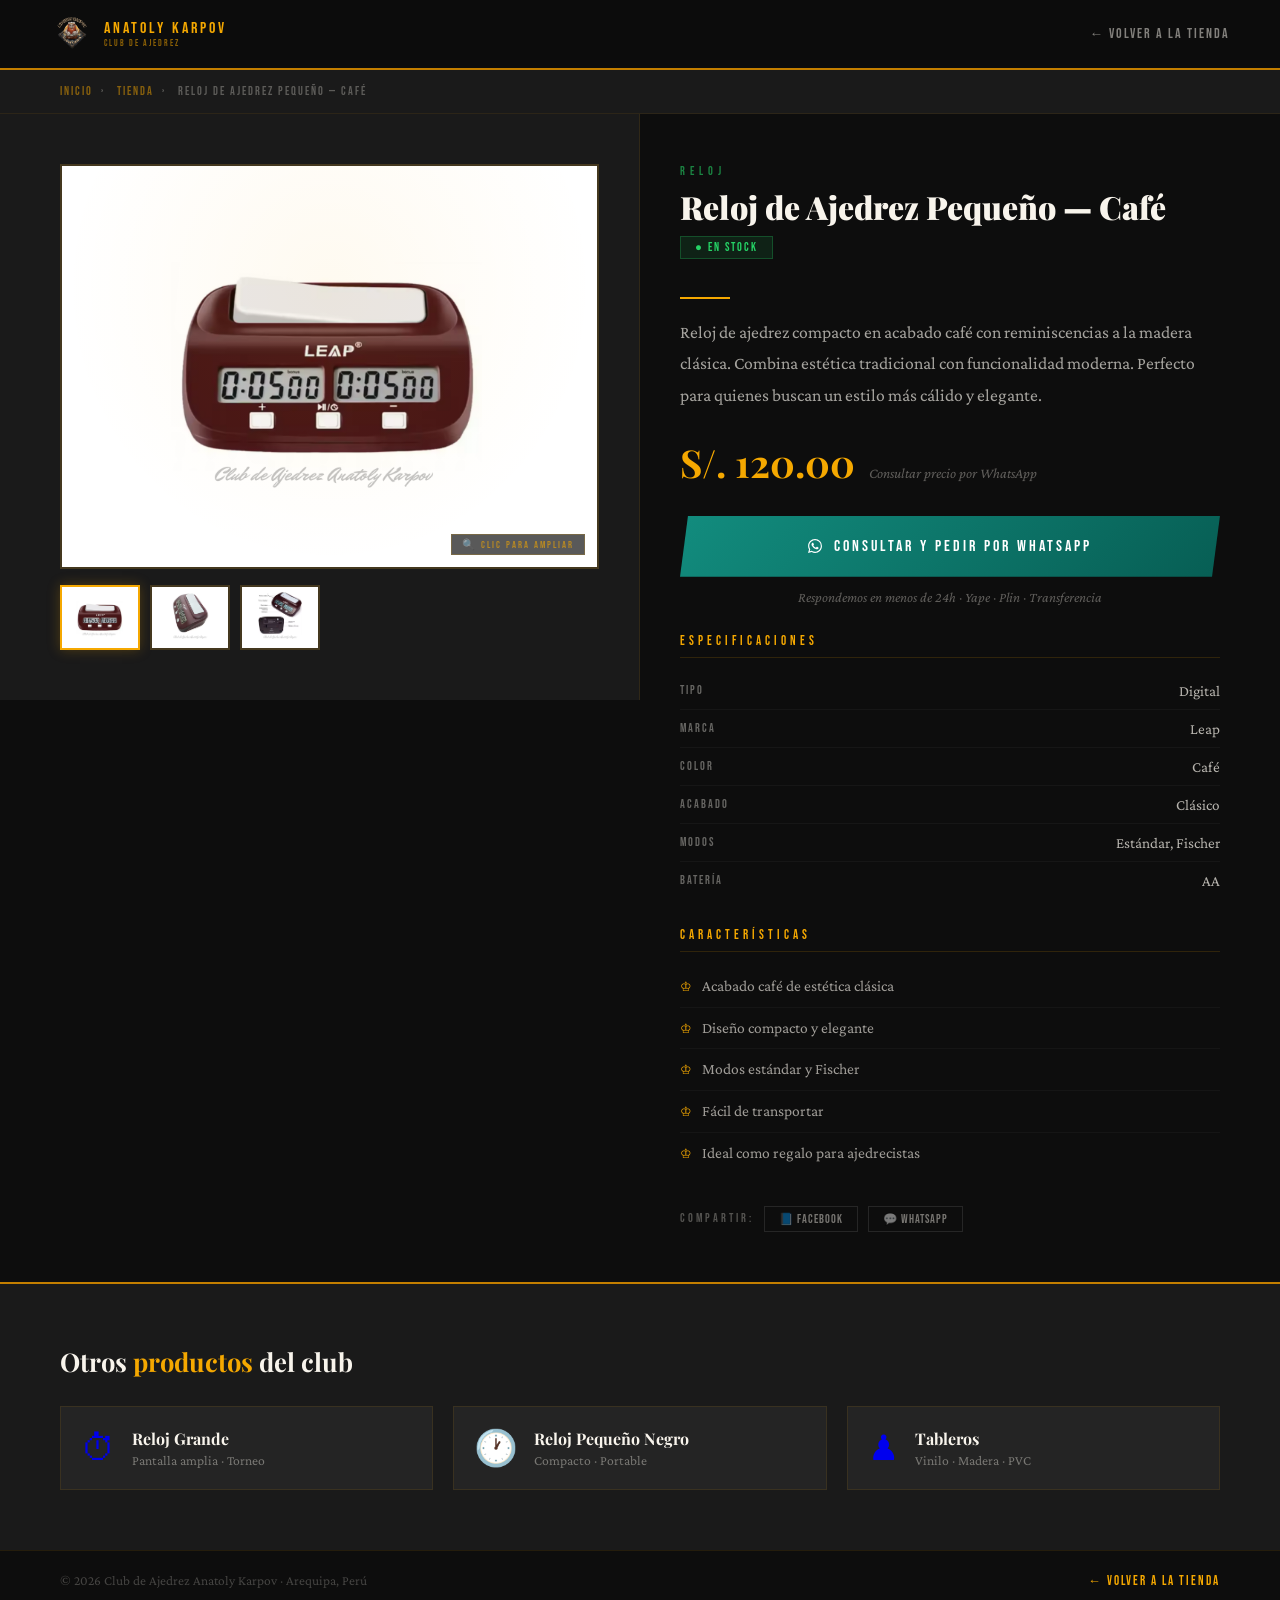
==== paginas/reloj-cafe.html @ 9e9d5c43 "feat: subpaginas" ====
<!doctype html>
<html lang="es">
<head>
  <meta charset="UTF-8"/>
  <meta name="viewport" content="width=device-width, initial-scale=1.0"/>
  <title>Reloj de Ajedrez Pequeño — Café — Club Karpov</title>
  <link href="https://fonts.googleapis.com/css2?family=Playfair+Display:wght@700;900&family=Bebas+Neue&family=Crimson+Pro:ital,wght@0,400;0,600;1,400&display=swap" rel="stylesheet"/>
  <style>
    :root{
      --gold:#f5a800;--gold-light:#ffd060;--gold-dark:#c47f00;
      --black:#0d0d0d;--dark:#1a1a1a;--dark2:#242424;
      --white:#f8f4ec;--whatsapp:#25D366;--wa-dark:#128C7E;--wa-darker:#075E54;
    }
    *{margin:0;padding:0;box-sizing:border-box;}
    html{scroll-behavior:smooth;}
    body{background:var(--black);color:var(--white);font-family:"Crimson Pro",Georgia,serif;min-height:100vh;}

    /* NAV */
    nav{
      position:sticky;top:0;z-index:100;
      display:flex;align-items:center;justify-content:space-between;
      padding:12px 50px;
      background:rgba(13,13,13,0.98);
      border-bottom:2px solid var(--gold-dark);
      backdrop-filter:blur(10px);
    }
    .nav-logo{display:flex;align-items:center;gap:10px;text-decoration:none;}
    .nav-logo img{height:44px;width:44px;object-fit:contain;}
    .nav-logo-text{font-family:"Bebas Neue",sans-serif;font-size:1rem;letter-spacing:3px;color:var(--gold);line-height:1.2;}
    .nav-logo-text small{display:block;font-size:0.58rem;letter-spacing:2px;color:rgba(245,168,0,0.55);}
    .nav-back{font-family:"Bebas Neue",sans-serif;letter-spacing:2px;font-size:0.85rem;color:rgba(248,244,236,0.5);text-decoration:none;display:flex;align-items:center;gap:7px;transition:color 0.3s;}
    .nav-back:hover{color:var(--gold);}

    /* BREADCRUMB */
    .breadcrumb{
      padding:14px 60px;
      font-family:"Bebas Neue",sans-serif;letter-spacing:2px;font-size:0.75rem;
      color:rgba(248,244,236,0.3);
      background:var(--dark);
      border-bottom:1px solid rgba(245,168,0,0.08);
    }
    .breadcrumb a{color:rgba(245,168,0,0.5);text-decoration:none;transition:color 0.2s;}
    .breadcrumb a:hover{color:var(--gold);}
    .breadcrumb span{margin:0 8px;}

    /* PRODUCT LAYOUT */
    .product-page{
      display:grid;grid-template-columns:1fr 1fr;
      gap:0;min-height:calc(100vh - 120px);
    }

    /* ── GALLERY COL ── */
    .gallery-col{
      padding:50px 40px 50px 60px;
      background:var(--dark);
      border-right:1px solid rgba(245,168,0,0.1);
      position:sticky;top:73px;align-self:start;
    }

    .main-img-wrap{
      position:relative;overflow:hidden;
      background:var(--dark2);
      border:2px solid rgba(245,168,0,0.15);
      margin-bottom:16px;
      cursor:zoom-in;
    }
    .main-img-wrap::before{
      content:"";position:absolute;inset:0;
      background:radial-gradient(ellipse at 50% 30%,rgba(245,168,0,0.06),transparent 70%);
      pointer-events:none;z-index:1;
    }
    .main-img{
      width:100%;aspect-ratio:4/3;object-fit:cover;display:block;
      transition:transform 0.5s ease;
    }
    .main-img-wrap:hover .main-img{transform:scale(1.04);}

    /* Zoom overlay */
    .zoom-hint{
      position:absolute;bottom:12px;right:12px;z-index:2;
      font-family:"Bebas Neue",sans-serif;letter-spacing:2px;font-size:0.65rem;
      background:rgba(0,0,0,0.65);color:rgba(245,168,0,0.6);
      padding:3px 10px;border:1px solid rgba(245,168,0,0.2);
      pointer-events:none;
    }

    /* Photo placeholder note */
    .photo-note{
      position:absolute;top:12px;left:12px;z-index:2;
      font-family:"Bebas Neue",sans-serif;letter-spacing:2px;font-size:0.62rem;
      background:rgba(245,168,0,0.1);color:rgba(245,168,0,0.5);
      padding:3px 10px;border:1px dashed rgba(245,168,0,0.25);
    }

    /* Thumbnails */
    .thumbs{display:flex;gap:10px;flex-wrap:wrap;}
    .thumb-btn{
      width:80px;height:65px;overflow:hidden;
      border:2px solid rgba(245,168,0,0.15);
      cursor:pointer;transition:all 0.25s;flex-shrink:0;
      background:var(--dark2);
    }
    .thumb-btn:hover{border-color:rgba(245,168,0,0.5);}
    .thumb-btn.active{border-color:var(--gold);box-shadow:0 0 12px rgba(245,168,0,0.25);}
    .thumb-btn img{width:100%;height:100%;object-fit:cover;display:block;}

    /* ── INFO COL ── */
    .info-col{padding:50px 60px 50px 40px;}

    .product-cat{font-family:"Bebas Neue",sans-serif;letter-spacing:5px;font-size:0.78rem;color:rgba(37,211,102,0.6);margin-bottom:10px;}
    .product-name{font-family:"Playfair Display",serif;font-size:clamp(1.8rem,2.5vw,2.6rem);font-weight:900;line-height:1.15;color:var(--white);margin-bottom:10px;}
    .product-badge-inline{
      display:inline-block;
      font-family:"Bebas Neue",sans-serif;letter-spacing:2px;font-size:0.72rem;
      padding:4px 14px;margin-bottom:20px;
    }
    .badge-stock{background:rgba(37,211,102,0.1);color:var(--whatsapp);border:1px solid rgba(37,211,102,0.25);}
    .badge-new{background:var(--gold);color:var(--black);}
    .badge-limited{background:rgba(245,168,0,0.12);color:var(--gold);border:1px solid rgba(245,168,0,0.25);}

    .product-divider{width:50px;height:2px;background:var(--gold);margin:18px 0;}
    .product-short{font-size:1.1rem;line-height:1.8;color:rgba(248,244,236,0.65);margin-bottom:24px;}
    .product-price-row{display:flex;align-items:baseline;gap:14px;margin-bottom:28px;}
    .big-price{font-family:"Playfair Display",serif;font-size:2.4rem;color:var(--gold);font-weight:700;}
    .price-note{font-size:0.9rem;color:rgba(248,244,236,0.35);font-style:italic;}

    /* WA button big */
    .wa-big-btn{
      display:flex;align-items:center;justify-content:center;gap:12px;
      font-family:"Bebas Neue",sans-serif;letter-spacing:3px;font-size:1rem;
      padding:18px 32px;
      background:linear-gradient(135deg,var(--wa-dark),var(--wa-darker));
      color:#fff;text-decoration:none;
      clip-path:polygon(8px 0%,100% 0%,calc(100% - 8px) 100%,0% 100%);
      transition:all 0.3s;
      margin-bottom:12px;
    }
    .wa-big-btn:hover{background:linear-gradient(135deg,var(--whatsapp),var(--wa-dark));transform:translateY(-2px);box-shadow:0 8px 28px rgba(37,211,102,0.35);}
    .wa-icon-big{font-size:1.3rem;}
    .wa-note{font-size:0.88rem;color:rgba(248,244,236,0.35);text-align:center;font-style:italic;margin-bottom:28px;}

    /* Specs */
    .section-header{font-family:"Bebas Neue",sans-serif;letter-spacing:4px;font-size:0.82rem;color:var(--gold);margin-bottom:14px;padding-bottom:8px;border-bottom:1px solid rgba(245,168,0,0.15);}
    .specs-table{margin-bottom:28px;}
    .spec-row{display:flex;justify-content:space-between;align-items:center;padding:10px 0;border-bottom:1px solid rgba(255,255,255,0.04);}
    .spec-row:last-child{border:none;}
    .spec-k{font-family:"Bebas Neue",sans-serif;letter-spacing:2px;font-size:0.78rem;color:rgba(248,244,236,0.38);}
    .spec-v{font-size:0.95rem;color:rgba(248,244,236,0.72);text-align:right;}

    /* Features */
    .features-list{list-style:none;margin-bottom:32px;}
    .features-list li{display:flex;align-items:flex-start;gap:10px;padding:8px 0;font-size:0.97rem;line-height:1.6;color:rgba(248,244,236,0.62);border-bottom:1px solid rgba(255,255,255,0.03);}
    .features-list li:last-child{border:none;}
    .feat-dot{color:var(--gold);font-size:0.8rem;margin-top:3px;flex-shrink:0;}

    /* Share row */
    .share-row{display:flex;gap:10px;align-items:center;margin-top:10px;flex-wrap:wrap;}
    .share-label{font-family:"Bebas Neue",sans-serif;letter-spacing:3px;font-size:0.72rem;color:rgba(248,244,236,0.3);}
    .share-btn{
      font-family:"Bebas Neue",sans-serif;letter-spacing:1px;font-size:0.72rem;
      padding:5px 14px;border:1px solid rgba(255,255,255,0.1);background:transparent;
      color:rgba(248,244,236,0.45);cursor:pointer;text-decoration:none;transition:all 0.3s;
    }
    .share-btn:hover{border-color:var(--gold);color:var(--gold);}

    /* LIGHTBOX */
    .lightbox{
      display:none;position:fixed;inset:0;z-index:999;
      background:rgba(0,0,0,0.92);
      align-items:center;justify-content:center;
      cursor:zoom-out;
    }
    .lightbox.open{display:flex;}
    .lightbox img{max-width:90vw;max-height:90vh;object-fit:contain;pointer-events:none;}
    .lb-close{
      position:absolute;top:20px;right:28px;
      font-size:2rem;color:rgba(245,168,0,0.7);cursor:pointer;
      font-family:"Bebas Neue",sans-serif;letter-spacing:0;
      transition:color 0.2s;
    }
    .lb-close:hover{color:var(--gold);}

    /* RELATED */
    .related{
      padding:60px;background:var(--dark);
      border-top:2px solid var(--gold-dark);
      grid-column:1/-1;
    }
    .related h3{font-family:"Playfair Display",serif;font-size:1.6rem;color:var(--white);margin-bottom:28px;}
    .related h3 em{color:var(--gold);font-style:normal;}
    .related-grid{display:grid;grid-template-columns:repeat(3,1fr);gap:20px;}
    .rel-card{
      background:var(--dark2);border:1px solid rgba(245,168,0,0.1);
      padding:20px;display:flex;align-items:center;gap:16px;
      text-decoration:none;transition:all 0.3s;
    }
    .rel-card:hover{border-color:rgba(37,211,102,0.3);transform:translateY(-3px);}
    .rel-icon{font-size:2.2rem;flex-shrink:0;}
    .rel-info h4{font-family:"Playfair Display",serif;font-size:1rem;color:var(--white);margin-bottom:4px;}
    .rel-info p{font-size:0.85rem;color:rgba(248,244,236,0.4);}

    /* FOOTER */
    .prod-footer{
      background:var(--black);border-top:1px solid rgba(245,168,0,0.1);
      padding:22px 60px;display:flex;justify-content:space-between;align-items:center;flex-wrap:wrap;gap:12px;
      grid-column:1/-1;
    }
    .prod-footer p{font-size:0.84rem;color:rgba(248,244,236,0.24);}
    .prod-footer a{color:var(--gold);text-decoration:none;font-family:"Bebas Neue",sans-serif;letter-spacing:2px;font-size:0.8rem;}

    @media(max-width:900px){
      nav{padding:10px 18px;}
      .breadcrumb{padding:12px 18px;}
      .product-page{grid-template-columns:1fr;}
      .gallery-col{position:static;padding:28px 18px;border-right:none;border-bottom:1px solid rgba(245,168,0,0.1);}
      .info-col{padding:28px 18px;}
      .related{padding:40px 18px;}
      .related-grid{grid-template-columns:1fr;}
      .prod-footer{padding:18px;}
    }
  </style>
</head>
<body>

<nav>
  <a class="nav-logo" href="index.html">
    <img src="../images/akar1.png" alt="logokarpov">
    <span class="nav-logo-text">ANATOLY KARPOV<small>CLUB DE AJEDREZ</small></span>
  </a>
  <a href="tienda.html" class="nav-back">← Volver a la Tienda</a>
</nav>

<div class="breadcrumb">
  <a href="index.html">Inicio</a><span>›</span>
  <a href="tienda.html">Tienda</a><span>›</span>
  Reloj de Ajedrez Pequeño — Café
</div>

<div class="product-page">

  <!-- GALLERY -->
  <div class="gallery-col">
    <div class="main-img-wrap" onclick="openLightbox()">
      <img class="main-img" id="mainImg" src="../images/relojpeque.png" alt="Reloj de Ajedrez Pequeño — Café"/>
      
      <span class="zoom-hint">🔍 Clic para ampliar</span>
    </div>
    <div class="thumbs">
      <div class="thumb-btn active" data-idx="0" onclick="setImg(0)"><img src="../images/relojpeque.png" alt="Foto 1"/></div><div class="thumb-btn " data-idx="1" onclick="setImg(1)"><img src="../images/relojpequecafe2.png" alt="Foto 2"/></div><div class="thumb-btn " data-idx="2" onclick="setImg(2)"><img src="../images/relojpequecafe3.png" alt="Foto 3"/></div>
    </div>
  </div>

  <!-- INFO -->
  <div class="info-col">
    <p class="product-cat">RELOJ</p>
    <h1 class="product-name">Reloj de Ajedrez Pequeño — Café</h1>
    <span class="product-badge-inline badge-stock">● En Stock</span>

    <div class="product-divider"></div>
    <p class="product-short">Reloj de ajedrez compacto en acabado café con reminiscencias a la madera clásica. Combina estética tradicional con funcionalidad moderna. Perfecto para quienes buscan un estilo más cálido y elegante.</p>

    <div class="product-price-row">
      <span class="big-price">S/. 120.00</span>
      <span class="price-note">Consultar precio por WhatsApp</span>
    </div>

    <a href="https://wa.me/51916096895?text=Hola,%20me%20interesa%20el%20Reloj%20Peque%C3%B1o%20Caf%C3%A9.%20%C2%BFCu%C3%A1l%20es%20el%20precio%20y%20disponibilidad%3F" target="_blank" class="wa-big-btn">
      <span class="wa-icon-big"><svg width="14" height="14" viewBox="0 0 24 24" fill="currentColor"><path d="M17.472 14.382c-.297-.149-1.758-.867-2.03-.967-.273-.099-.471-.148-.67.15-.197.297-.767.966-.94 1.164-.173.199-.347.223-.644.075-.297-.15-1.255-.463-2.39-1.475-.883-.788-1.48-1.761-1.653-2.059-.173-.297-.018-.458.13-.606.134-.133.298-.347.446-.52.149-.174.198-.298.298-.497.099-.198.05-.371-.025-.52-.075-.149-.669-1.612-.916-2.207-.242-.579-.487-.5-.669-.51-.173-.008-.371-.01-.57-.01-.198 0-.52.074-.792.372-.272.297-1.04 1.016-1.04 2.479 0 1.462 1.065 2.875 1.213 3.074.149.198 2.096 3.2 5.077 4.487.709.306 1.262.489 1.694.625.712.227 1.36.195 1.871.118.571-.085 1.758-.719 2.006-1.413.248-.694.248-1.289.173-1.413-.074-.124-.272-.198-.57-.347m-5.421 7.403h-.004a9.87 9.87 0 01-5.031-1.378l-.361-.214-3.741.982.998-3.648-.235-.374a9.86 9.86 0 01-1.51-5.26c.001-5.45 4.436-9.884 9.888-9.884 2.64 0 5.122 1.03 6.988 2.898a9.825 9.825 0 012.893 6.994c-.003 5.45-4.437 9.884-9.885 9.884m8.413-18.297A11.815 11.815 0 0012.05 0C5.495 0 .16 5.335.157 11.892c0 2.096.547 4.142 1.588 5.945L.057 24l6.305-1.654a11.882 11.882 0 005.683 1.448h.005c6.554 0 11.89-5.335 11.893-11.893a11.821 11.821 0 00-3.48-8.413z"/></svg></span>
      Consultar y Pedir por WhatsApp
    </a>
    <p class="wa-note">Respondemos en menos de 24h · Yape · Plin · Transferencia</p>

    <!-- SPECS -->
    <div class="section-header">Especificaciones</div>
    <div class="specs-table"><div class="spec-row"><span class="spec-k">Tipo</span><span class="spec-v">Digital</span></div><div class="spec-row"><span class="spec-k">Marca</span><span class="spec-v">Leap</span></div><div class="spec-row"><span class="spec-k">Color</span><span class="spec-v">Café</span></div><div class="spec-row"><span class="spec-k">Acabado</span><span class="spec-v">Clásico</span></div><div class="spec-row"><span class="spec-k">Modos</span><span class="spec-v">Estándar, Fischer</span></div><div class="spec-row"><span class="spec-k">Batería</span><span class="spec-v">AA</span></div></div>

    <!-- FEATURES -->
    <div class="section-header">Características</div>
    <ul class="features-list"><li><span class="feat-dot">♔</span>Acabado café de estética clásica</li><li><span class="feat-dot">♔</span>Diseño compacto y elegante</li><li><span class="feat-dot">♔</span>Modos estándar y Fischer</li><li><span class="feat-dot">♔</span>Fácil de transportar</li><li><span class="feat-dot">♔</span>Ideal como regalo para ajedrecistas</li></ul>

    <div class="share-row">
      <span class="share-label">Compartir:</span>
      <a class="share-btn" href="https://www.facebook.com/sharer/sharer.php?u=tienda.html" target="_blank">📘 Facebook</a>
      <a class="share-btn" href="https://wa.me/?text=Reloj de Ajedrez Pequeño — Café%20-%20Club%20Karpov:%20tienda.html" target="_blank">💬 WhatsApp</a>
    </div>
  </div>

  <!-- RELATED -->
  <div class="related">
    <h3>Otros <em>productos</em> del club</h3>
    <div class="related-grid">
      <a href="reloj-grande.html" class="rel-card"><span class="rel-icon">⏱</span><div class="rel-info"><h4>Reloj Grande</h4><p>Pantalla amplia · Torneo</p></div></a>
      <a href="reloj-negro.html" class="rel-card"><span class="rel-icon">🕐</span><div class="rel-info"><h4>Reloj Pequeño Negro</h4><p>Compacto · Portable</p></div></a>
      <a href="tableros.html" class="rel-card"><span class="rel-icon">♟</span><div class="rel-info"><h4>Tableros</h4><p>Vinilo · Madera · PVC</p></div></a>
    </div>
  </div>

  <div class="prod-footer">
    <p>© 2026 Club de Ajedrez Anatoly Karpov · Arequipa, Perú</p>
    <a href="tienda.html">← Volver a la Tienda</a>
  </div>
</div>

<!-- LIGHTBOX -->
<div class="lightbox" id="lightbox" onclick="closeLightbox()">
  <span class="lb-close" onclick="closeLightbox()">✕</span>
  <img id="lbImg" src="[data-uri]" alt="Reloj de Ajedrez Pequeño — Café"/>
</div>

<script>
  const imgs = ["../images/relojpeque.png", "../images/relojpequecafe2.png", "../images/relojpequecafe3.png"];
  let current = 0;

  function setImg(idx) {
    current = idx;
    document.getElementById('mainImg').src = imgs[idx];
    document.getElementById('lbImg').src = imgs[idx];
    document.querySelectorAll('.thumb-btn').forEach((t,i) => t.classList.toggle('active', i===idx));
  }

  function openLightbox() {
    document.getElementById('lightbox').classList.add('open');
    document.body.style.overflow = 'hidden';
  }

  function closeLightbox() {
    document.getElementById('lightbox').classList.remove('open');
    document.body.style.overflow = '';
  }

  document.addEventListener('keydown', e => {
    if (e.key === 'Escape') closeLightbox();
    if (e.key === 'ArrowRight') setImg((current+1) % imgs.length);
    if (e.key === 'ArrowLeft') setImg((current - 1 + imgs.length) % imgs.length);
  });

  // Scroll reveal
  const obs = new IntersectionObserver(entries => entries.forEach(e => {
    if (e.isIntersecting) { e.target.style.opacity='1'; e.target.style.transform='translateY(0)'; }
  }), {threshold:0.1});
  document.querySelectorAll('.rel-card,.spec-row').forEach(el => {
    el.style.opacity='0'; el.style.transform='translateY(12px)';
    el.style.transition='opacity 0.4s ease, transform 0.4s ease';
    obs.observe(el);
  });
</script>
</body>
</html>
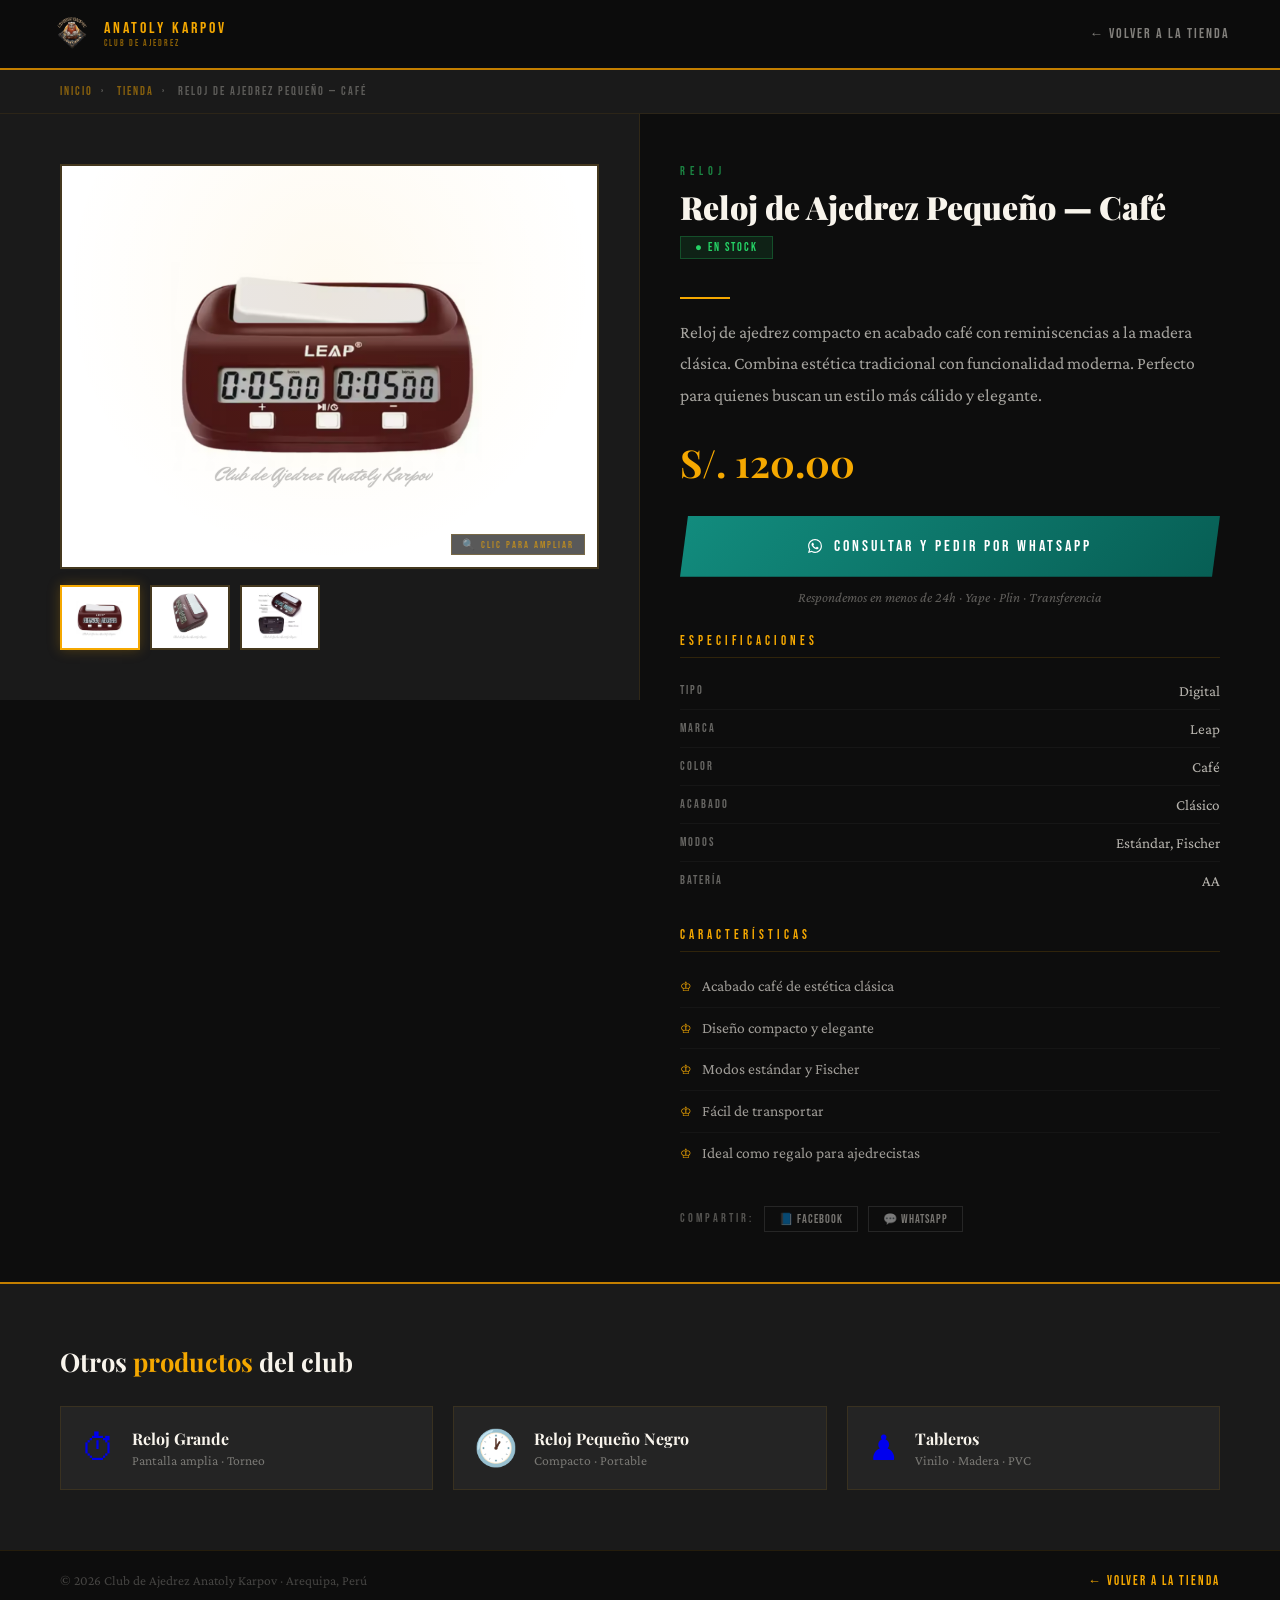
==== commit af1ff510: "feat: eliminar consultar precio" ====
--- a/paginas/reloj-cafe.html
+++ b/paginas/reloj-cafe.html
@@ -261,7 +261,7 @@
 
     <div class="product-price-row">
       <span class="big-price">S/. 120.00</span>
-      <span class="price-note">Consultar precio por WhatsApp</span>
+      
     </div>
 
     <a href="https://wa.me/51916096895?text=Hola,%20me%20interesa%20el%20Reloj%20Peque%C3%B1o%20Caf%C3%A9.%20%C2%BFCu%C3%A1l%20es%20el%20precio%20y%20disponibilidad%3F" target="_blank" class="wa-big-btn">
